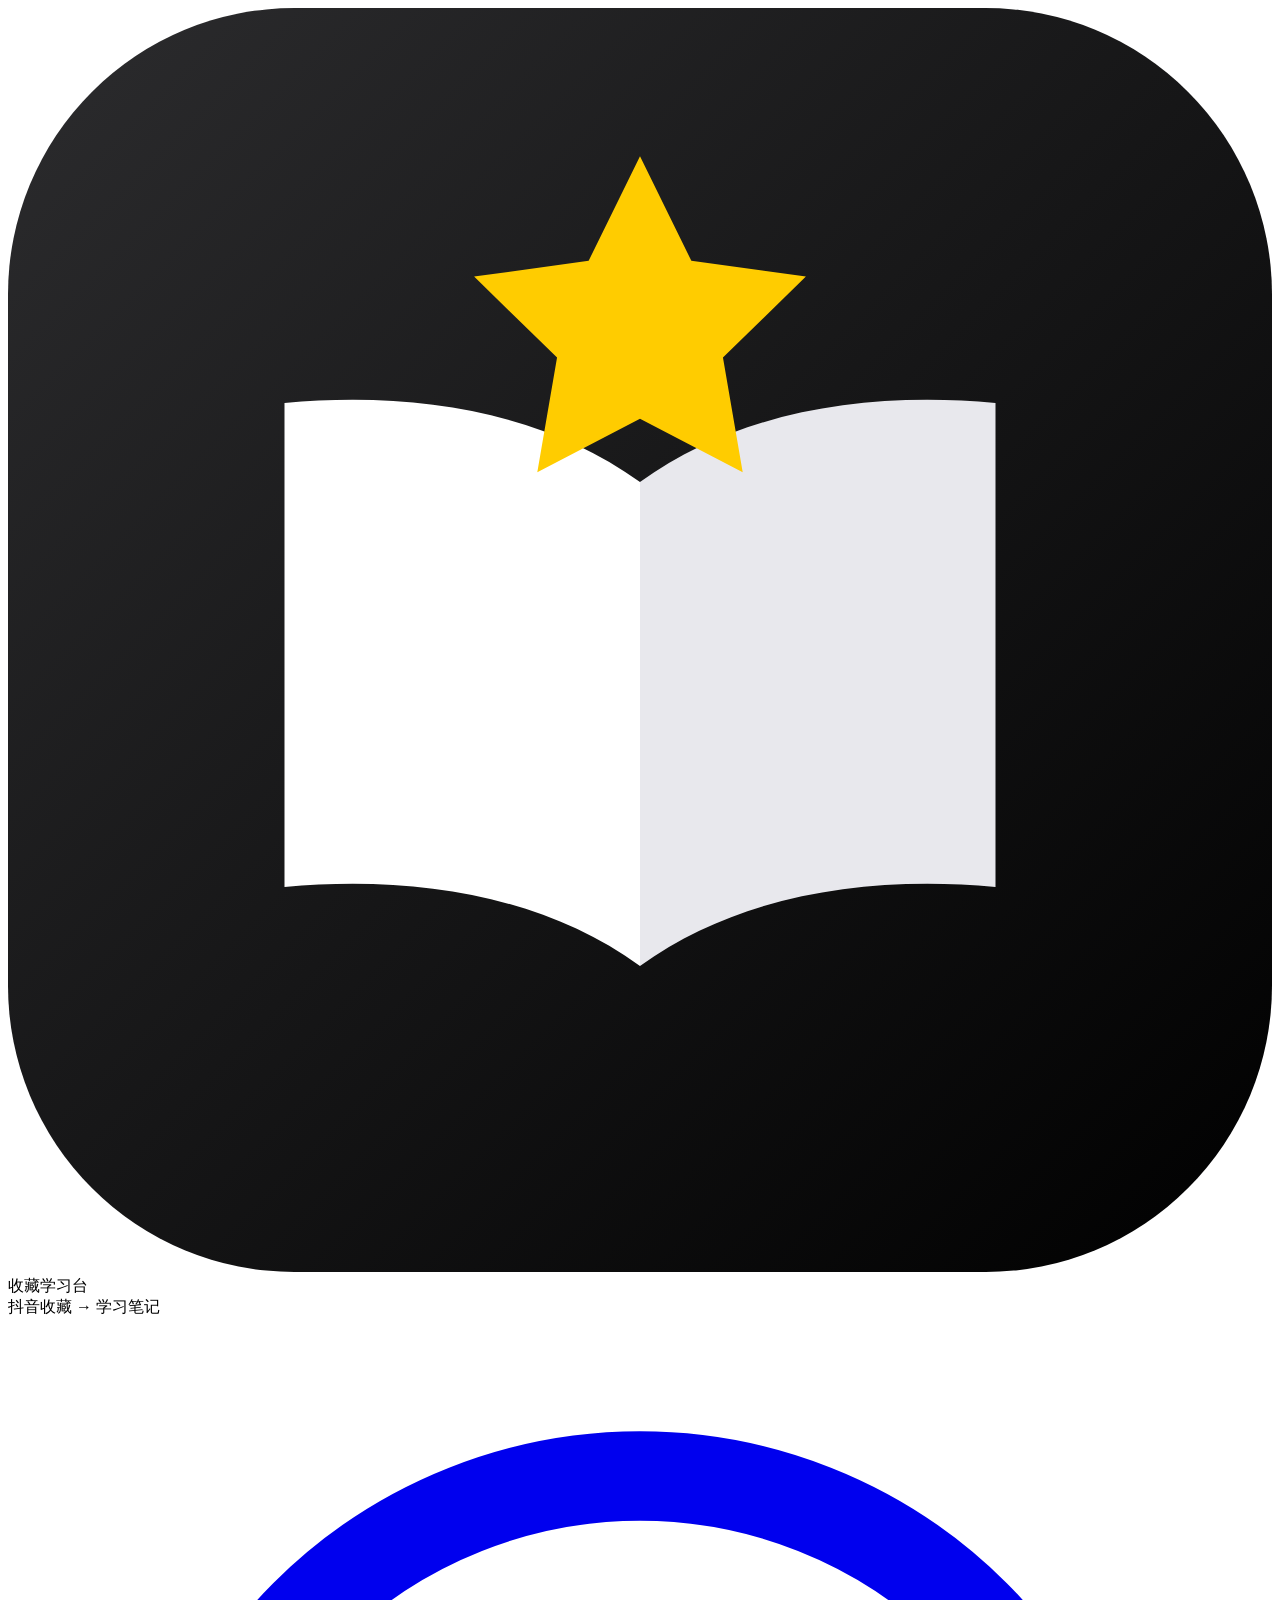
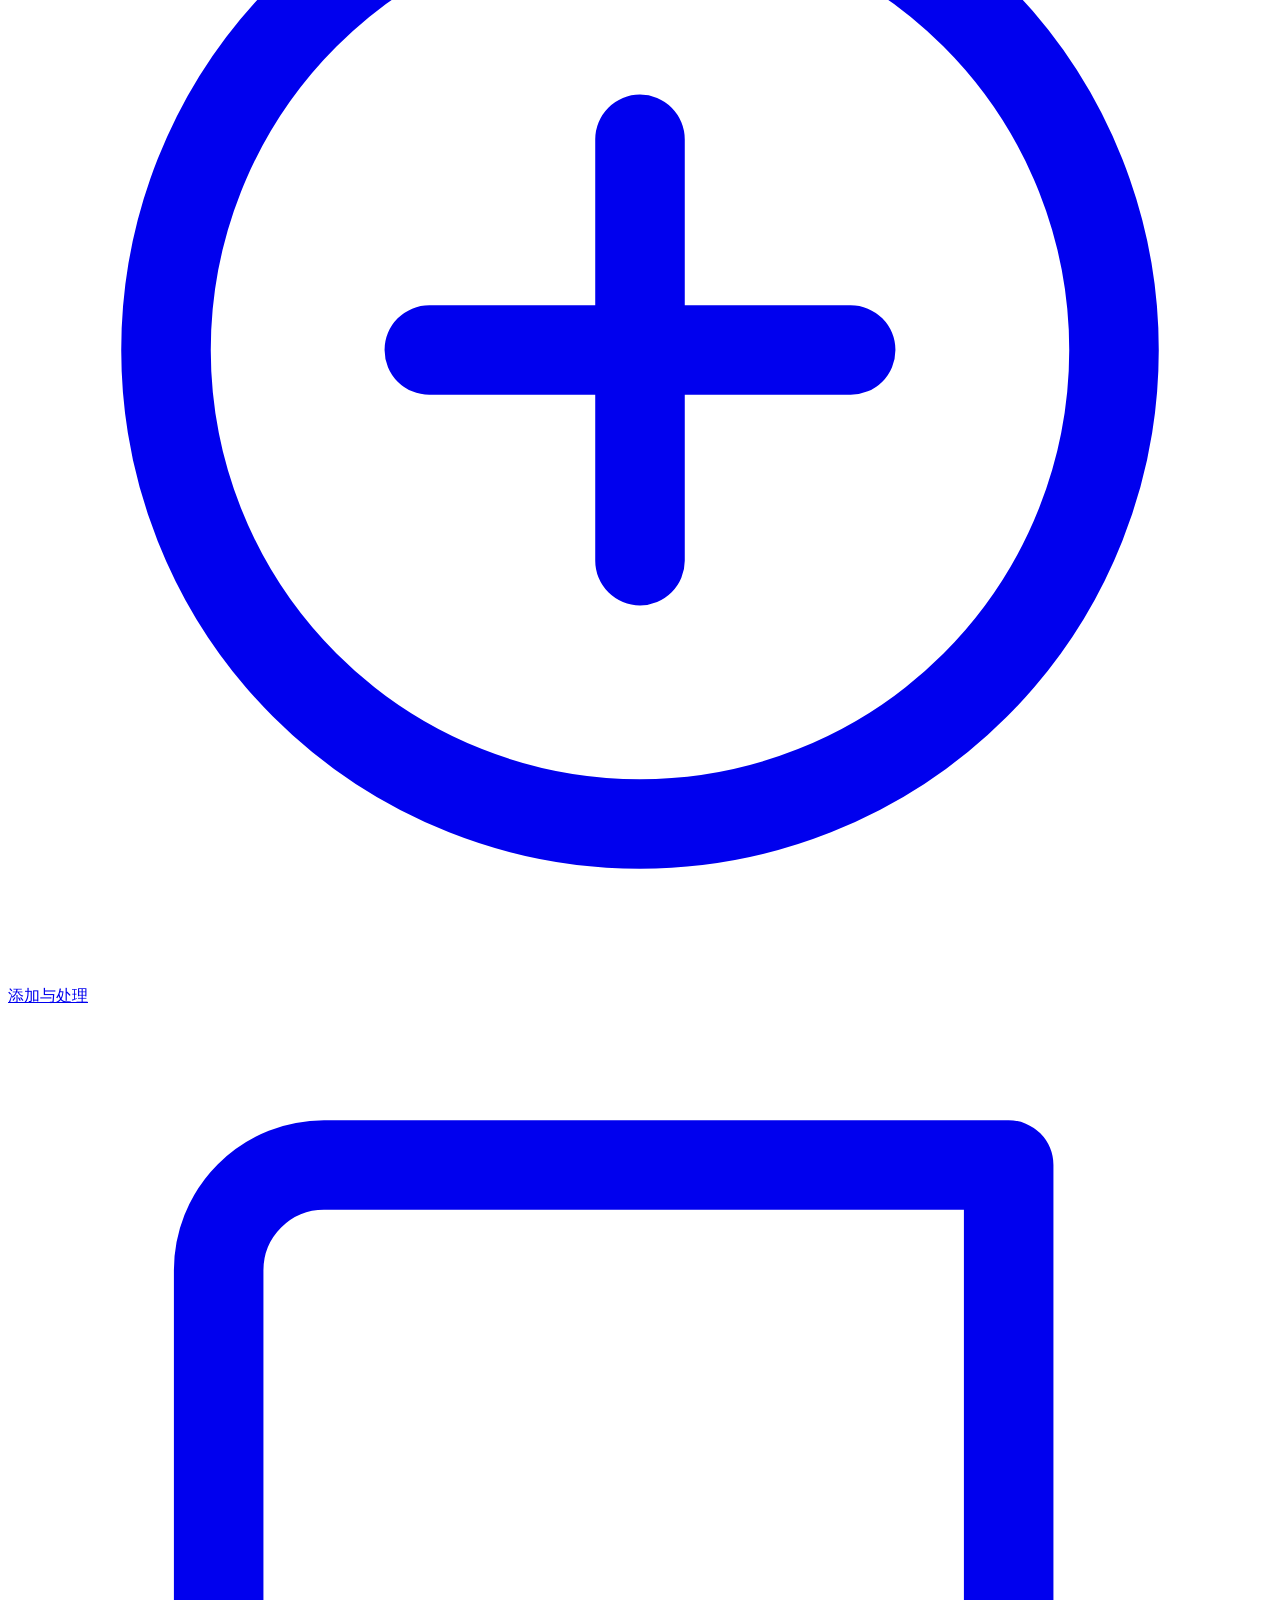
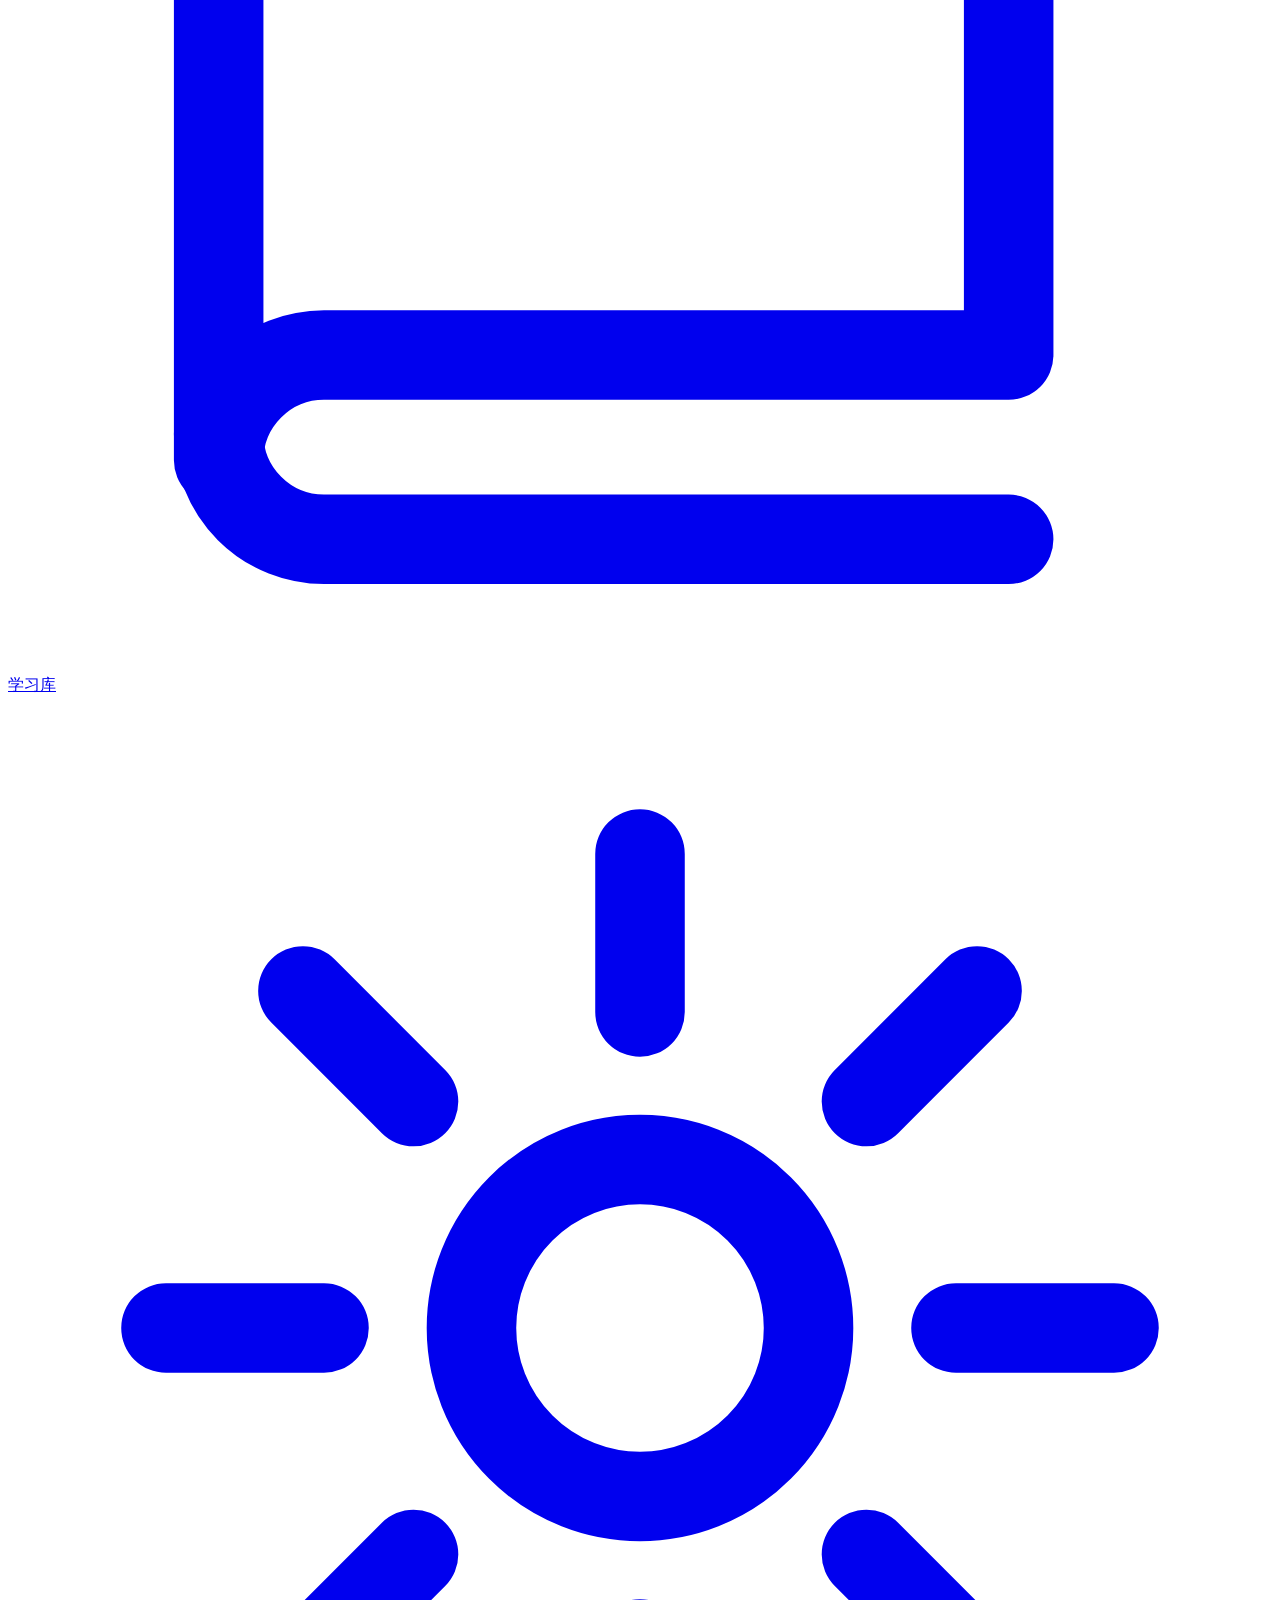
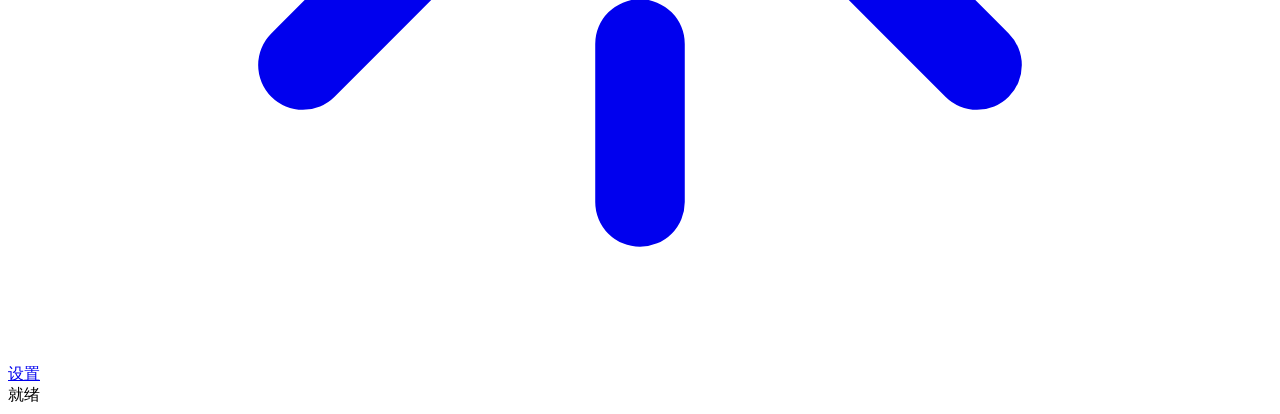
==== app/static/index.html @ 4392b03a "收藏学习台 v1.0.0 First public release: Douyin favorites -> local study notes.  Co-Authored-By: Claude Op" ====
<!doctype html>
<html lang="zh-CN">
<head>
<meta charset="utf-8">
<meta name="viewport" content="width=device-width, initial-scale=1">
<title>收藏学习台</title>
<meta name="theme-color" content="#f5f5f7">
<link rel="icon" type="image/svg+xml" href="/static/logo.svg">
<link rel="apple-touch-icon" href="/static/logo.svg">
<link rel="stylesheet" href="/static/style.css">
</head>
<body>
<div class="shell">
  <aside class="side">
    <div class="brand">
      <div class="mark"><svg viewBox="0 0 64 64" xmlns="http://www.w3.org/2000/svg"><defs><linearGradient id="lgside" x1="0" y1="0" x2="1" y2="1"><stop offset="0" stop-color="#2c2c2e"/><stop offset="1" stop-color="#000"/></linearGradient></defs><rect width="64" height="64" rx="14.5" fill="url(#lgside)"/><path d="M32 24c-5-3.6-11.5-4.6-18-4v24.5c6.5-.6 13 .4 18 4z" fill="#fff"/><path d="M32 24c5-3.6 11.5-4.6 18-4v24.5c-6.5-.6-13 .4-18 4z" fill="#e8e8ed"/><path d="M32 7.5l2.6 5.3 5.8.8-4.2 4.1 1 5.8-5.2-2.7-5.2 2.7 1-5.8-4.2-4.1 5.8-.8z" fill="#ffcc00"/></svg></div>
      <div><div class="brand-name">收藏学习台</div><div class="brand-sub">抖音收藏 → 学习笔记</div></div>
    </div>
    <nav class="nav">
      <a href="#/process" data-nav="process"><svg viewBox="0 0 24 24" fill="none" stroke="currentColor" stroke-width="1.7" stroke-linecap="round" stroke-linejoin="round"><circle cx="12" cy="12" r="9"/><path d="M12 8v8M8 12h8"/></svg>添加与处理 <span class="pill" id="navQueue" hidden></span></a>
      <a href="#/library" data-nav="library"><svg viewBox="0 0 24 24" fill="none" stroke="currentColor" stroke-width="1.7" stroke-linecap="round" stroke-linejoin="round"><path d="M4 19.5V5a2 2 0 0 1 2-2h13v15H6a2 2 0 0 0-2 2z"/><path d="M4 19.5A2 2 0 0 0 6 21.5h13"/></svg>学习库</a>
      <div class="cats" id="navCats"></div>
    </nav>
    <nav class="nav nav-bottom">
      <a href="#/settings" data-nav="settings"><svg viewBox="0 0 24 24" fill="none" stroke="currentColor" stroke-width="1.7" stroke-linecap="round" stroke-linejoin="round"><path d="M12 3v3m0 12v3M3 12h3m12 0h3M5.6 5.6l2.1 2.1m8.6 8.6 2.1 2.1M5.6 18.4l2.1-2.1m8.6-8.6 2.1-2.1"/><circle cx="12" cy="12" r="3.2"/></svg>设置</a>
    </nav>
    <div class="side-foot" id="sideStatus">就绪</div>
  </aside>

  <main class="main" id="view"></main>
</div>

<div class="modal" id="addModal" hidden>
  <div class="modal-card">
    <div class="modal-head"><h3>添加视频或图文</h3><button class="icon" data-close>✕</button></div>
    <p class="muted">在抖音里点「分享 → 复制链接」，把内容粘贴到下面。可以一次粘贴很多条，一行一条或混在一起都行。</p>
    <textarea id="addText" rows="7" placeholder="例如：7.89 复制打开抖音，看看【xxx的作品】这3个AI工具… https://v.douyin.com/xxxxxx/"></textarea>
    <div class="modal-foot">
      <a href="#/process" data-close class="link">更多方式：同步整个收藏夹 / 导入本地视频 →</a>
      <button class="btn primary" id="addSubmit">添加并开始处理</button>
    </div>
  </div>
</div>

<div class="toast" id="toast" hidden></div>
<script src="/static/app.js"></script>
</body>
</html>
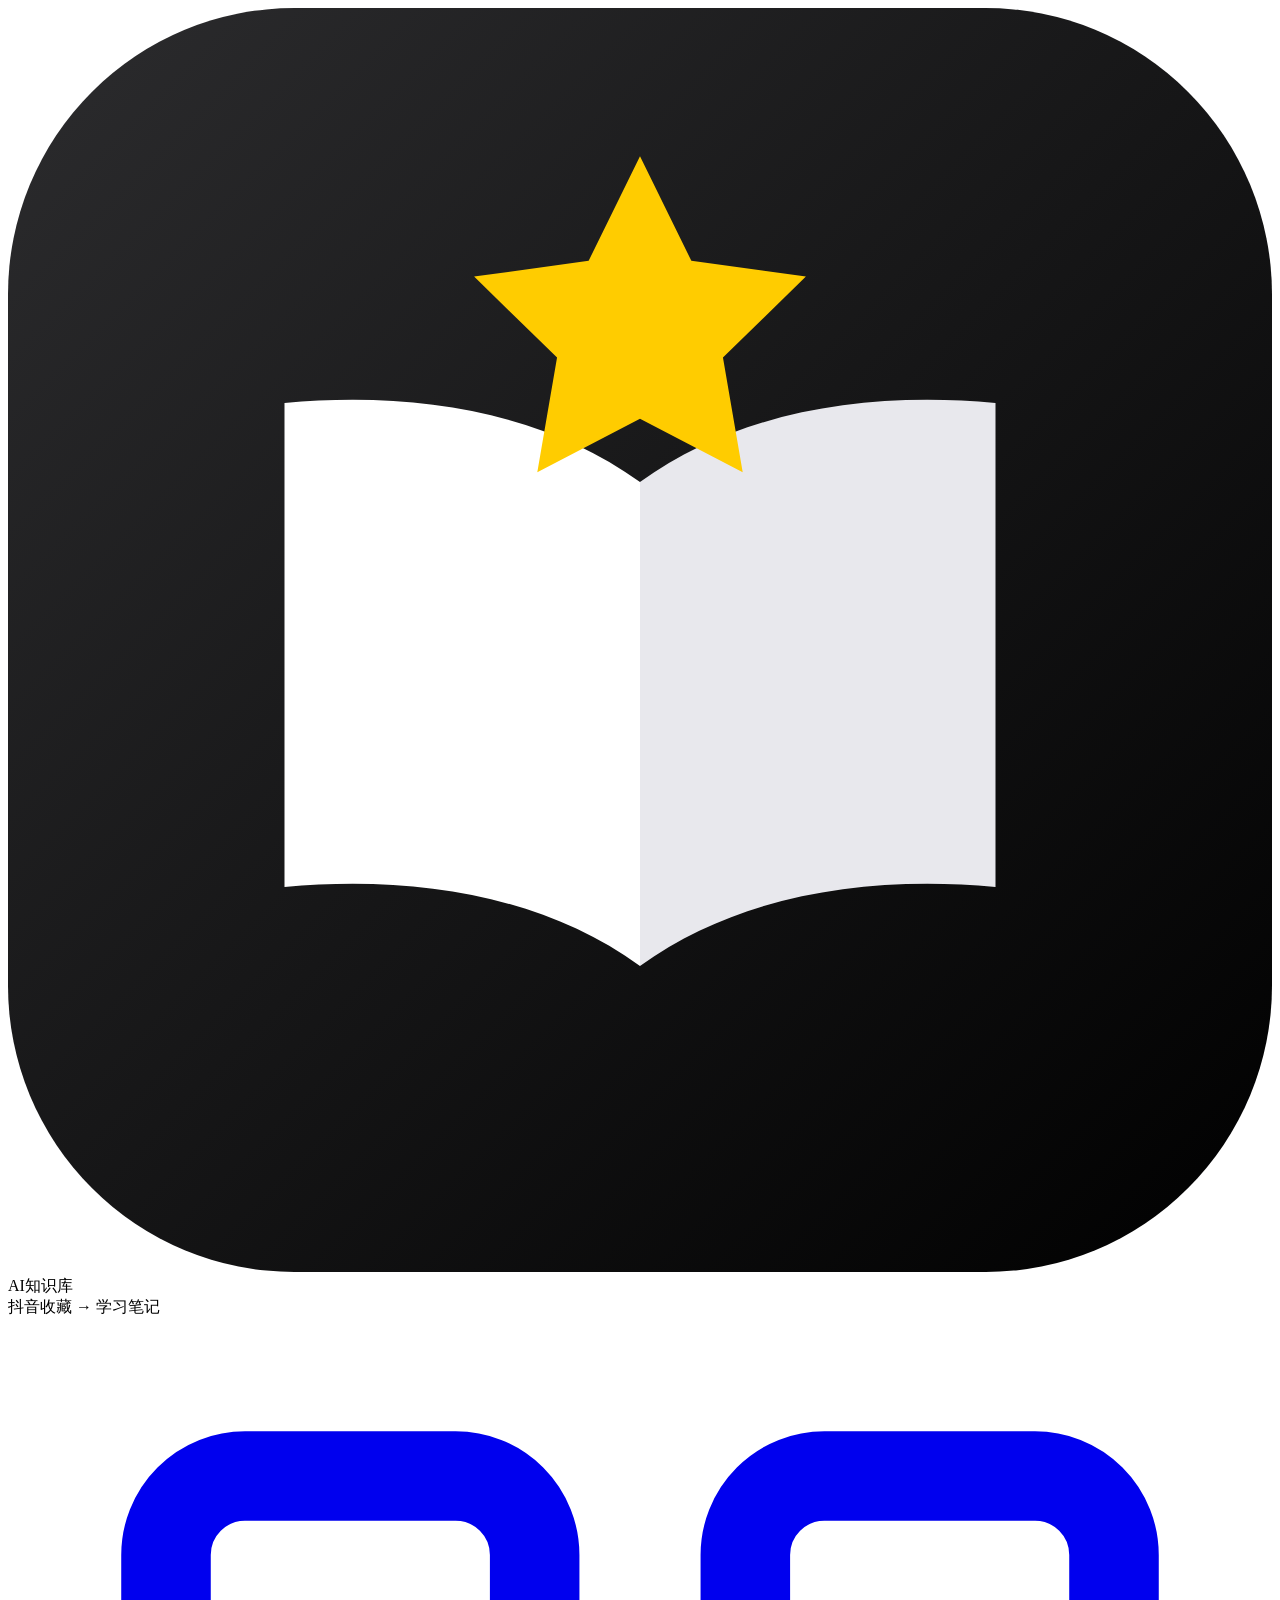
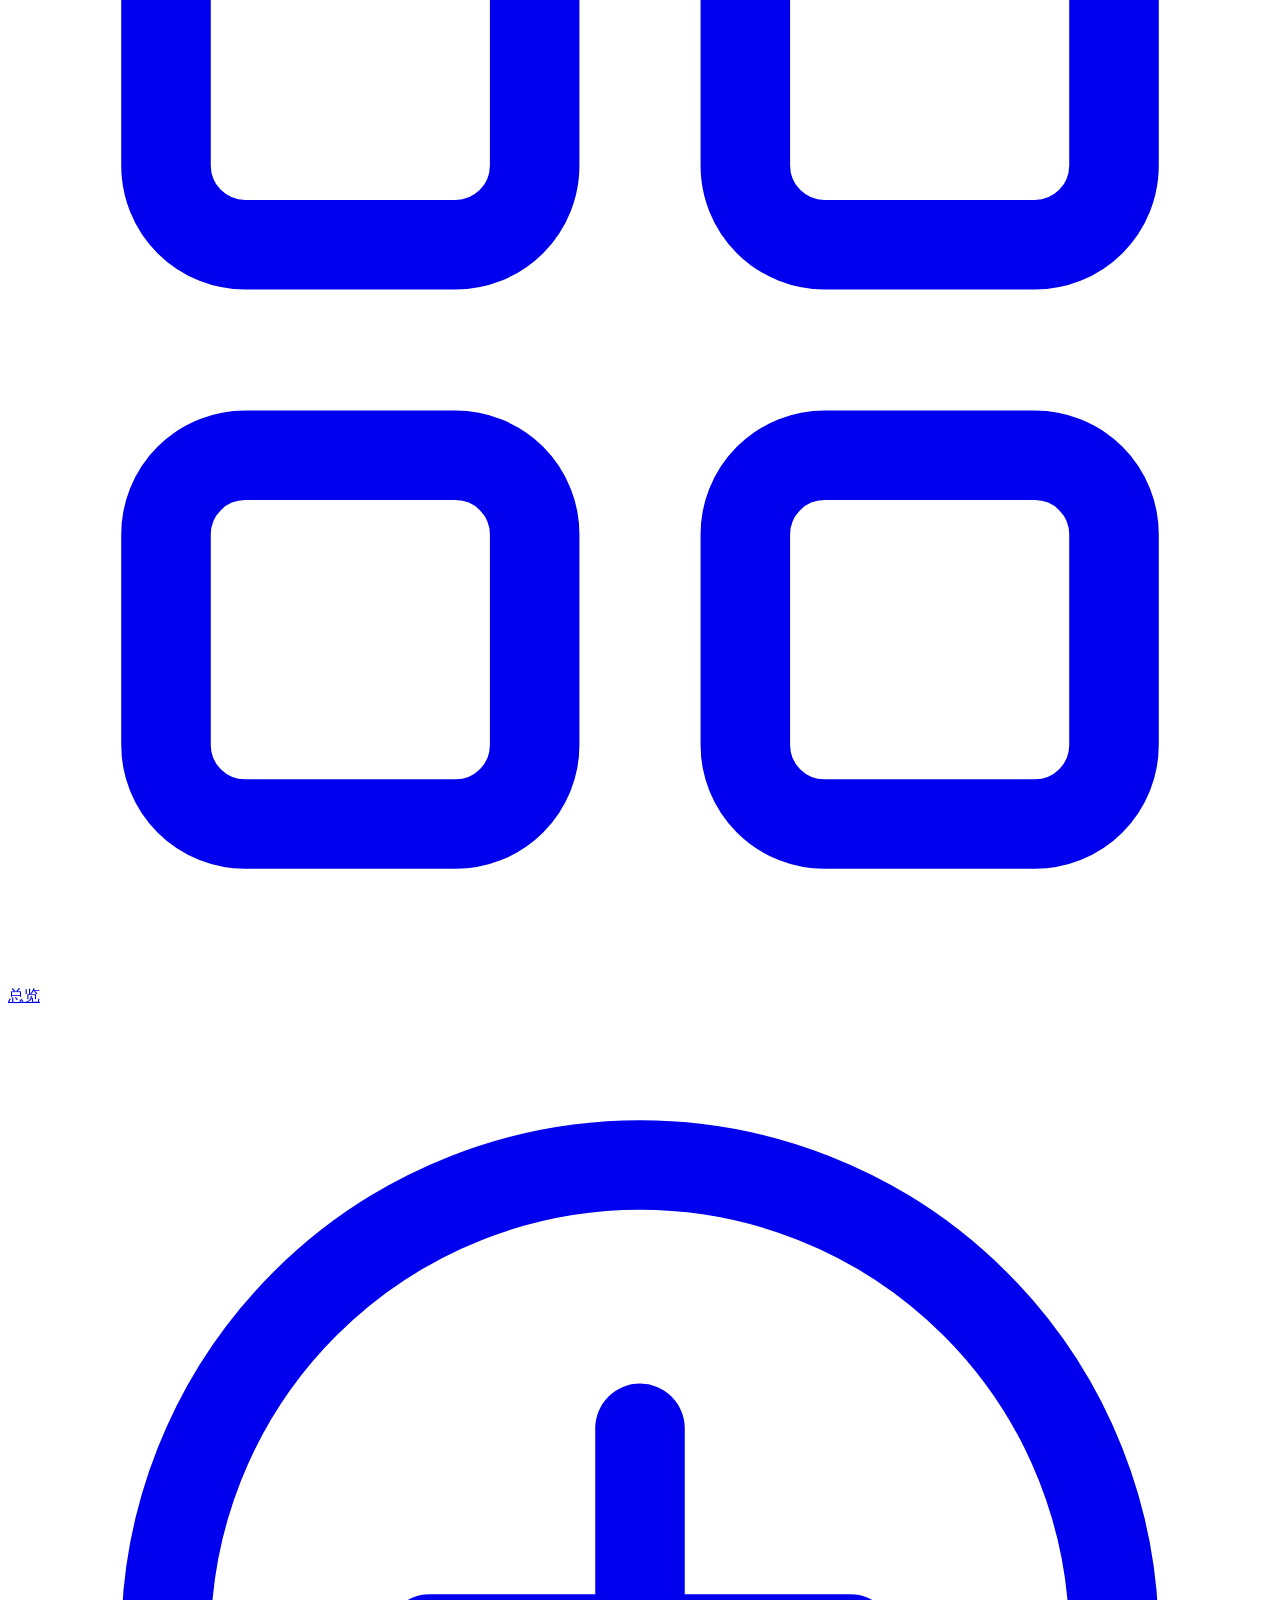
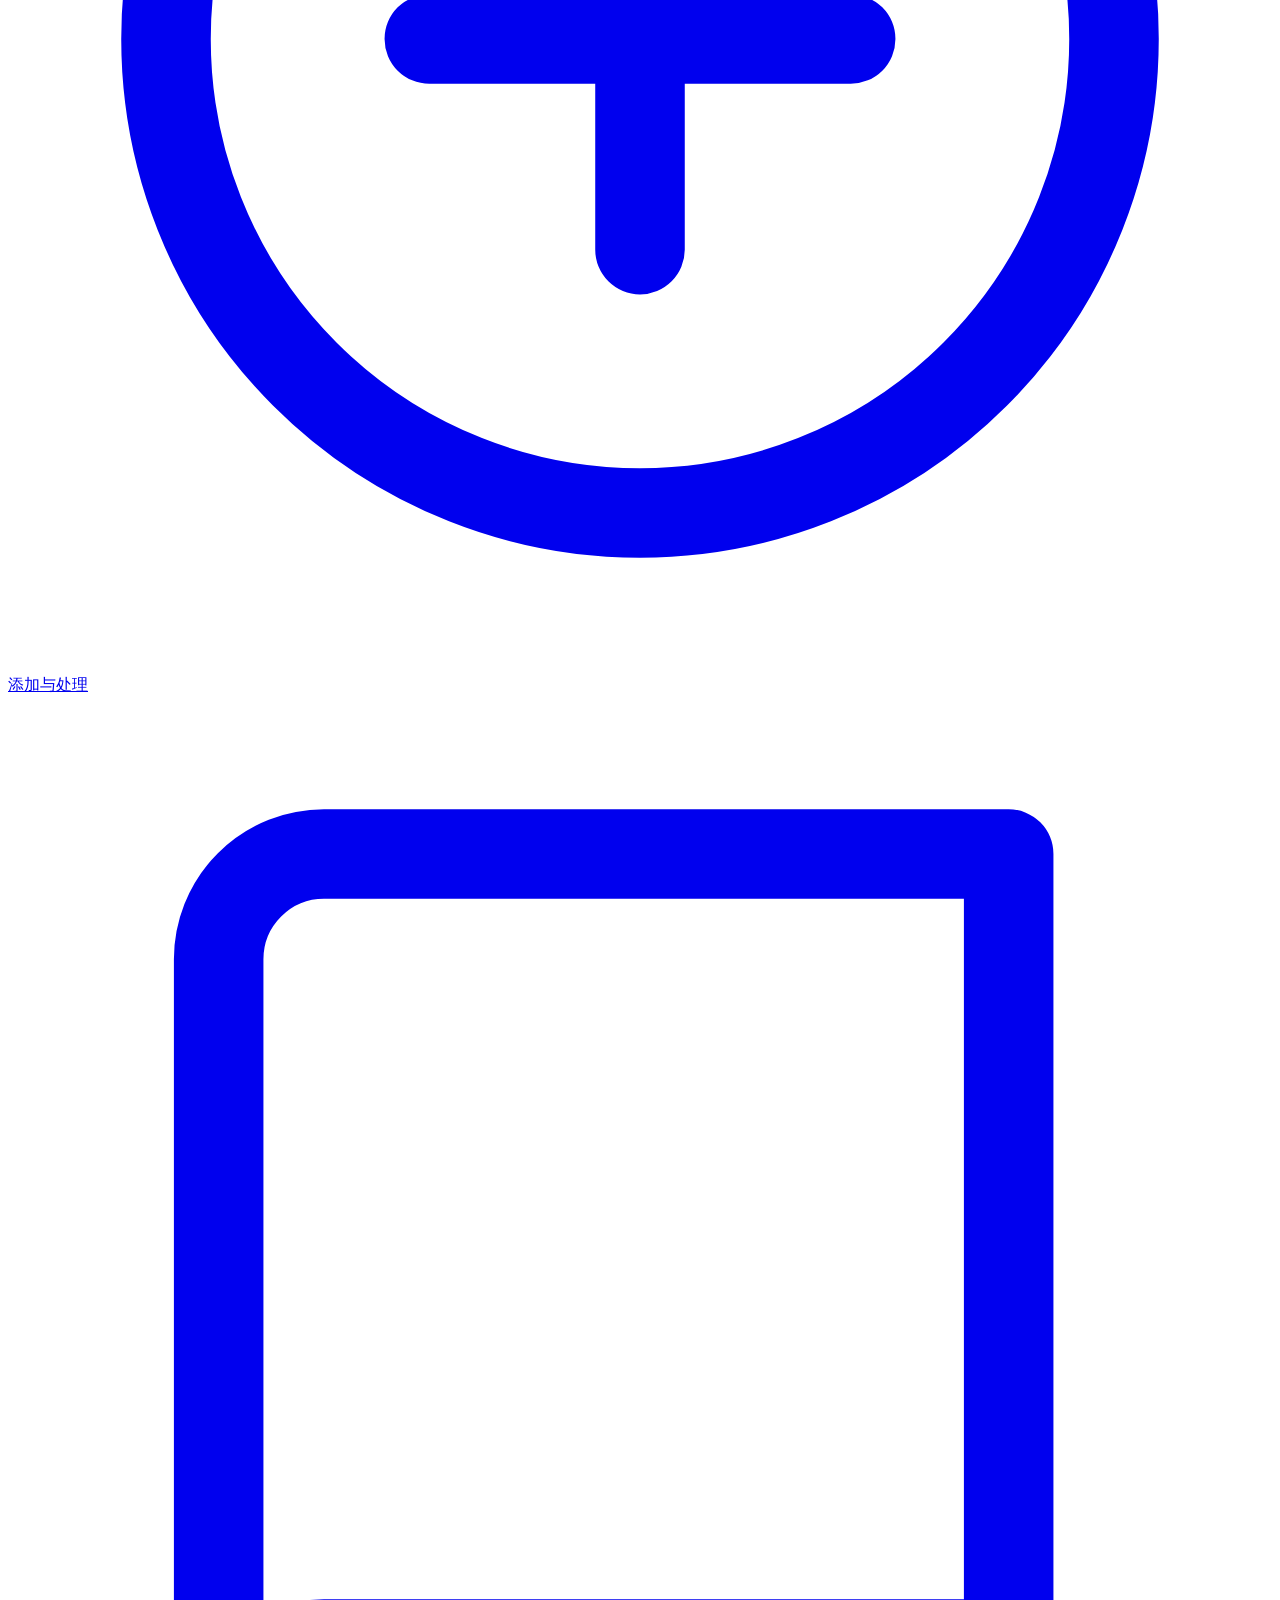
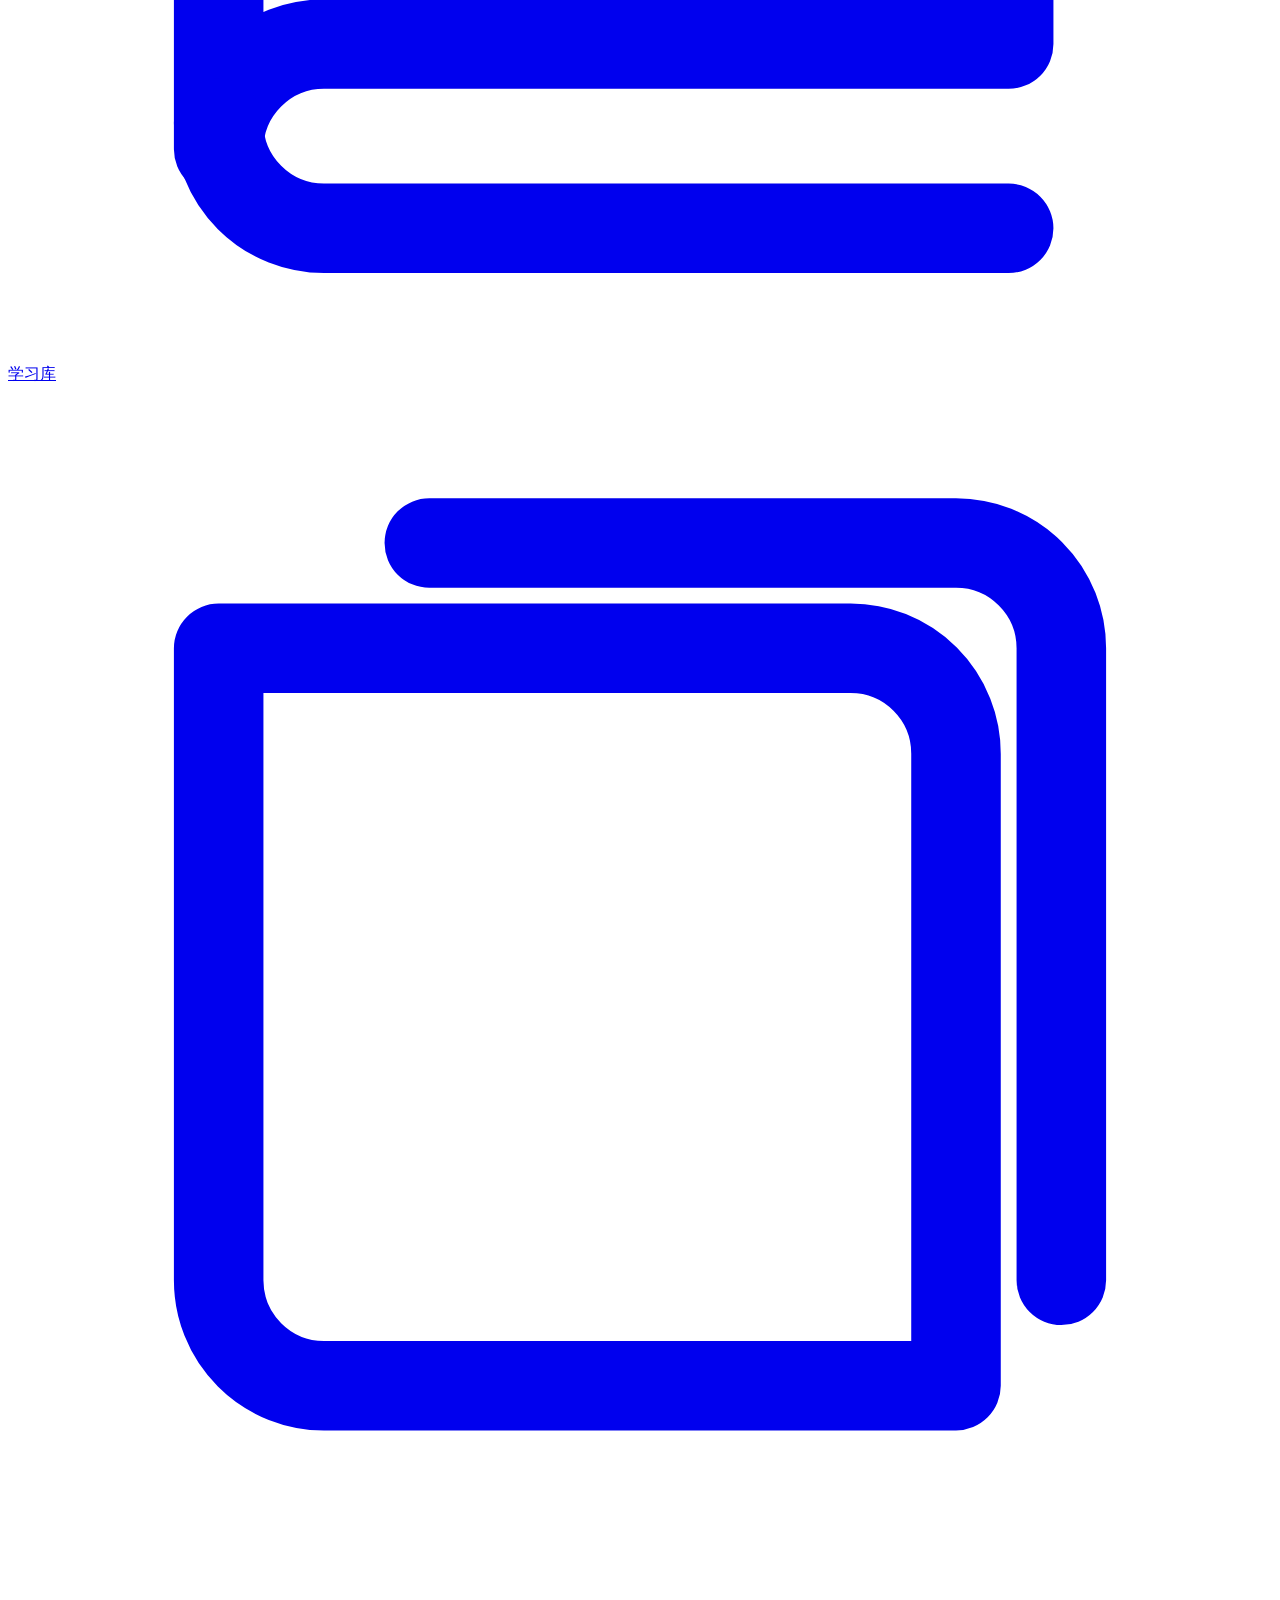
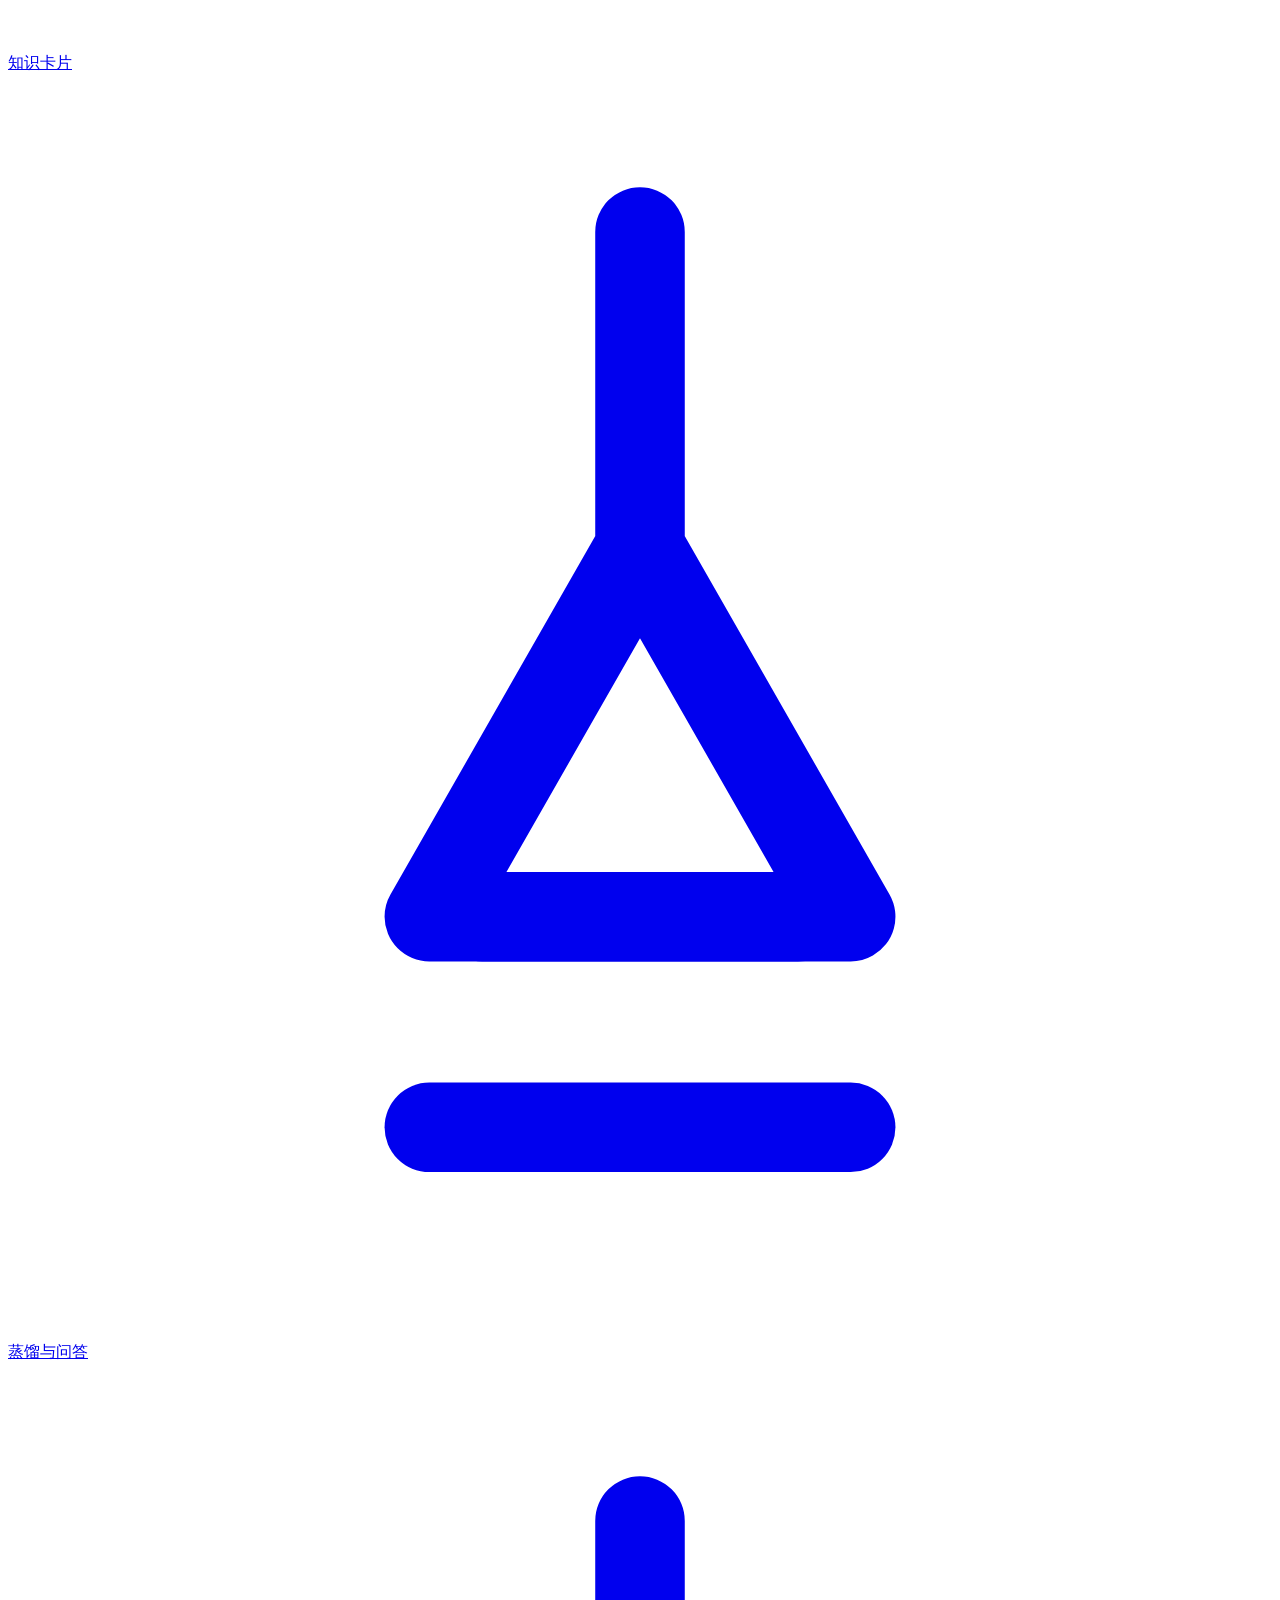
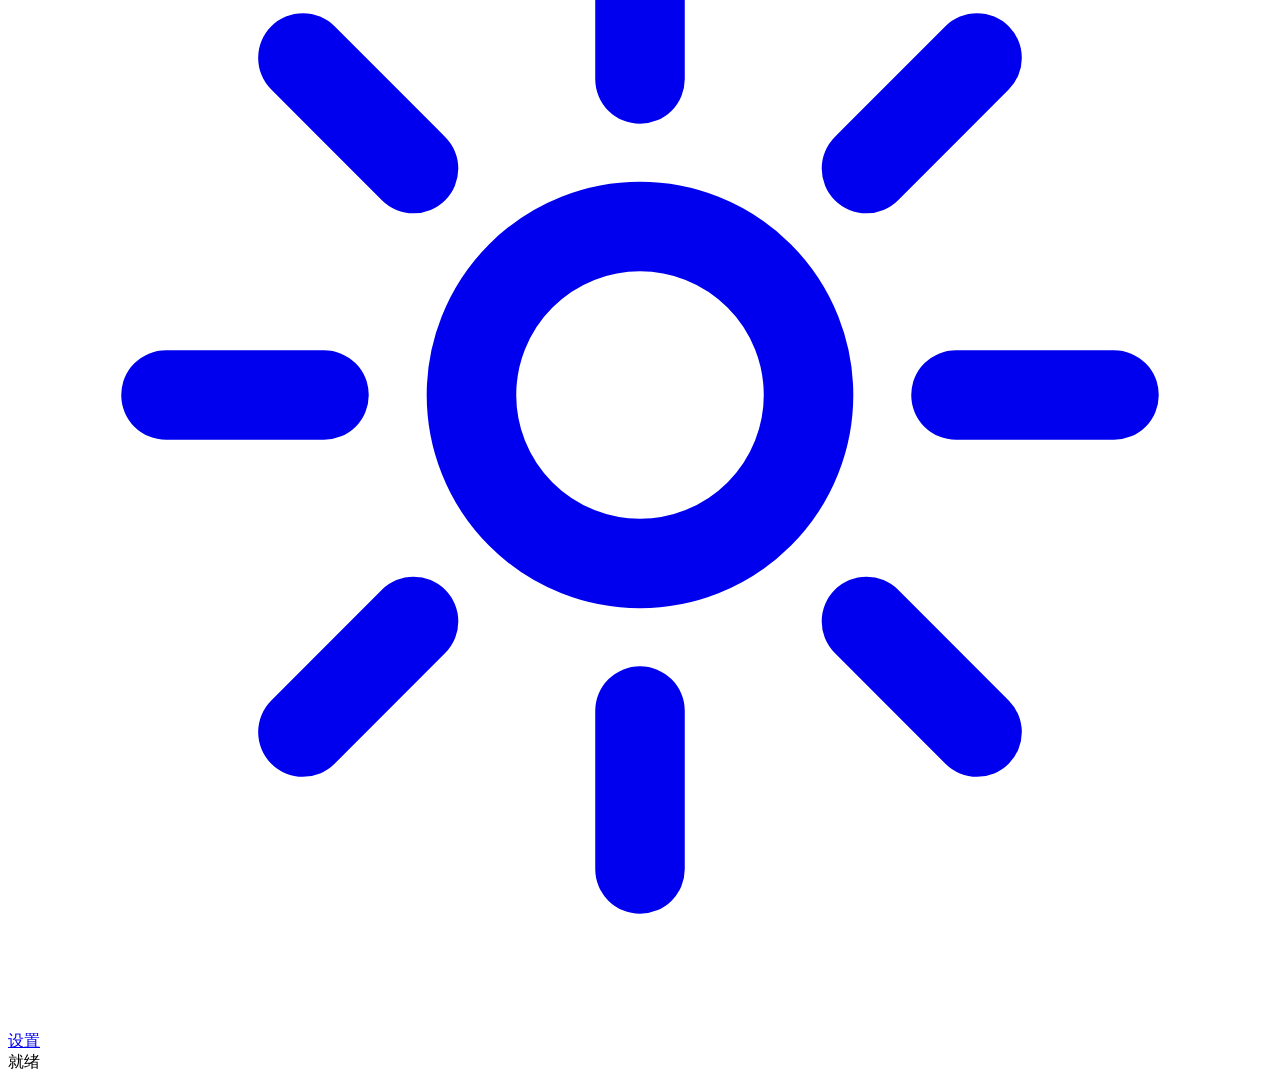
==== commit a489c5f0: "Rename product to AI知识库 and add cards, distill Q&A, selective process, and distill progress." ====
--- a/app/static/index.html
+++ b/app/static/index.html
@@ -3,7 +3,7 @@
 <head>
 <meta charset="utf-8">
 <meta name="viewport" content="width=device-width, initial-scale=1">
-<title>收藏学习台</title>
+<title>AI知识库</title>
 <meta name="theme-color" content="#f5f5f7">
 <link rel="icon" type="image/svg+xml" href="/static/logo.svg">
 <link rel="apple-touch-icon" href="/static/logo.svg">
@@ -14,12 +14,15 @@
   <aside class="side">
     <div class="brand">
       <div class="mark"><svg viewBox="0 0 64 64" xmlns="http://www.w3.org/2000/svg"><defs><linearGradient id="lgside" x1="0" y1="0" x2="1" y2="1"><stop offset="0" stop-color="#2c2c2e"/><stop offset="1" stop-color="#000"/></linearGradient></defs><rect width="64" height="64" rx="14.5" fill="url(#lgside)"/><path d="M32 24c-5-3.6-11.5-4.6-18-4v24.5c6.5-.6 13 .4 18 4z" fill="#fff"/><path d="M32 24c5-3.6 11.5-4.6 18-4v24.5c-6.5-.6-13 .4-18 4z" fill="#e8e8ed"/><path d="M32 7.5l2.6 5.3 5.8.8-4.2 4.1 1 5.8-5.2-2.7-5.2 2.7 1-5.8-4.2-4.1 5.8-.8z" fill="#ffcc00"/></svg></div>
-      <div><div class="brand-name">收藏学习台</div><div class="brand-sub">抖音收藏 → 学习笔记</div></div>
+      <div><div class="brand-name">AI知识库</div><div class="brand-sub">抖音收藏 → 学习笔记</div></div>
     </div>
     <nav class="nav">
+      <a href="#/overview" data-nav="overview"><svg viewBox="0 0 24 24" fill="none" stroke="currentColor" stroke-width="1.7" stroke-linecap="round" stroke-linejoin="round"><rect x="3" y="3" width="7" height="7" rx="1.5"/><rect x="14" y="3" width="7" height="7" rx="1.5"/><rect x="3" y="14" width="7" height="7" rx="1.5"/><rect x="14" y="14" width="7" height="7" rx="1.5"/></svg>总览</a>
       <a href="#/process" data-nav="process"><svg viewBox="0 0 24 24" fill="none" stroke="currentColor" stroke-width="1.7" stroke-linecap="round" stroke-linejoin="round"><circle cx="12" cy="12" r="9"/><path d="M12 8v8M8 12h8"/></svg>添加与处理 <span class="pill" id="navQueue" hidden></span></a>
       <a href="#/library" data-nav="library"><svg viewBox="0 0 24 24" fill="none" stroke="currentColor" stroke-width="1.7" stroke-linecap="round" stroke-linejoin="round"><path d="M4 19.5V5a2 2 0 0 1 2-2h13v15H6a2 2 0 0 0-2 2z"/><path d="M4 19.5A2 2 0 0 0 6 21.5h13"/></svg>学习库</a>
       <div class="cats" id="navCats"></div>
+      <a href="#/cards" data-nav="cards"><svg viewBox="0 0 24 24" fill="none" stroke="currentColor" stroke-width="1.7" stroke-linecap="round" stroke-linejoin="round"><path d="M4 5h12a2 2 0 0 1 2 2v12H6a2 2 0 0 1-2-2V5z"/><path d="M8 3h10a2 2 0 0 1 2 2v12"/></svg>知识卡片</a>
+      <a href="#/distill" data-nav="distill"><svg viewBox="0 0 24 24" fill="none" stroke="currentColor" stroke-width="1.7" stroke-linecap="round" stroke-linejoin="round"><path d="M12 3v6l4 7H8l4-7"/><path d="M8 20h8"/><path d="M9 16h6"/></svg>蒸馏与问答</a>
     </nav>
     <nav class="nav nav-bottom">
       <a href="#/settings" data-nav="settings"><svg viewBox="0 0 24 24" fill="none" stroke="currentColor" stroke-width="1.7" stroke-linecap="round" stroke-linejoin="round"><path d="M12 3v3m0 12v3M3 12h3m12 0h3M5.6 5.6l2.1 2.1m8.6 8.6 2.1 2.1M5.6 18.4l2.1-2.1m8.6-8.6 2.1-2.1"/><circle cx="12" cy="12" r="3.2"/></svg>设置</a>
@@ -27,7 +30,10 @@
     <div class="side-foot" id="sideStatus">就绪</div>
   </aside>
 
-  <main class="main" id="view"></main>
+  <main class="main">
+    <div class="job-banner" id="jobBanner" hidden></div>
+    <div id="view"></div>
+  </main>
 </div>
 
 <div class="modal" id="addModal" hidden>
